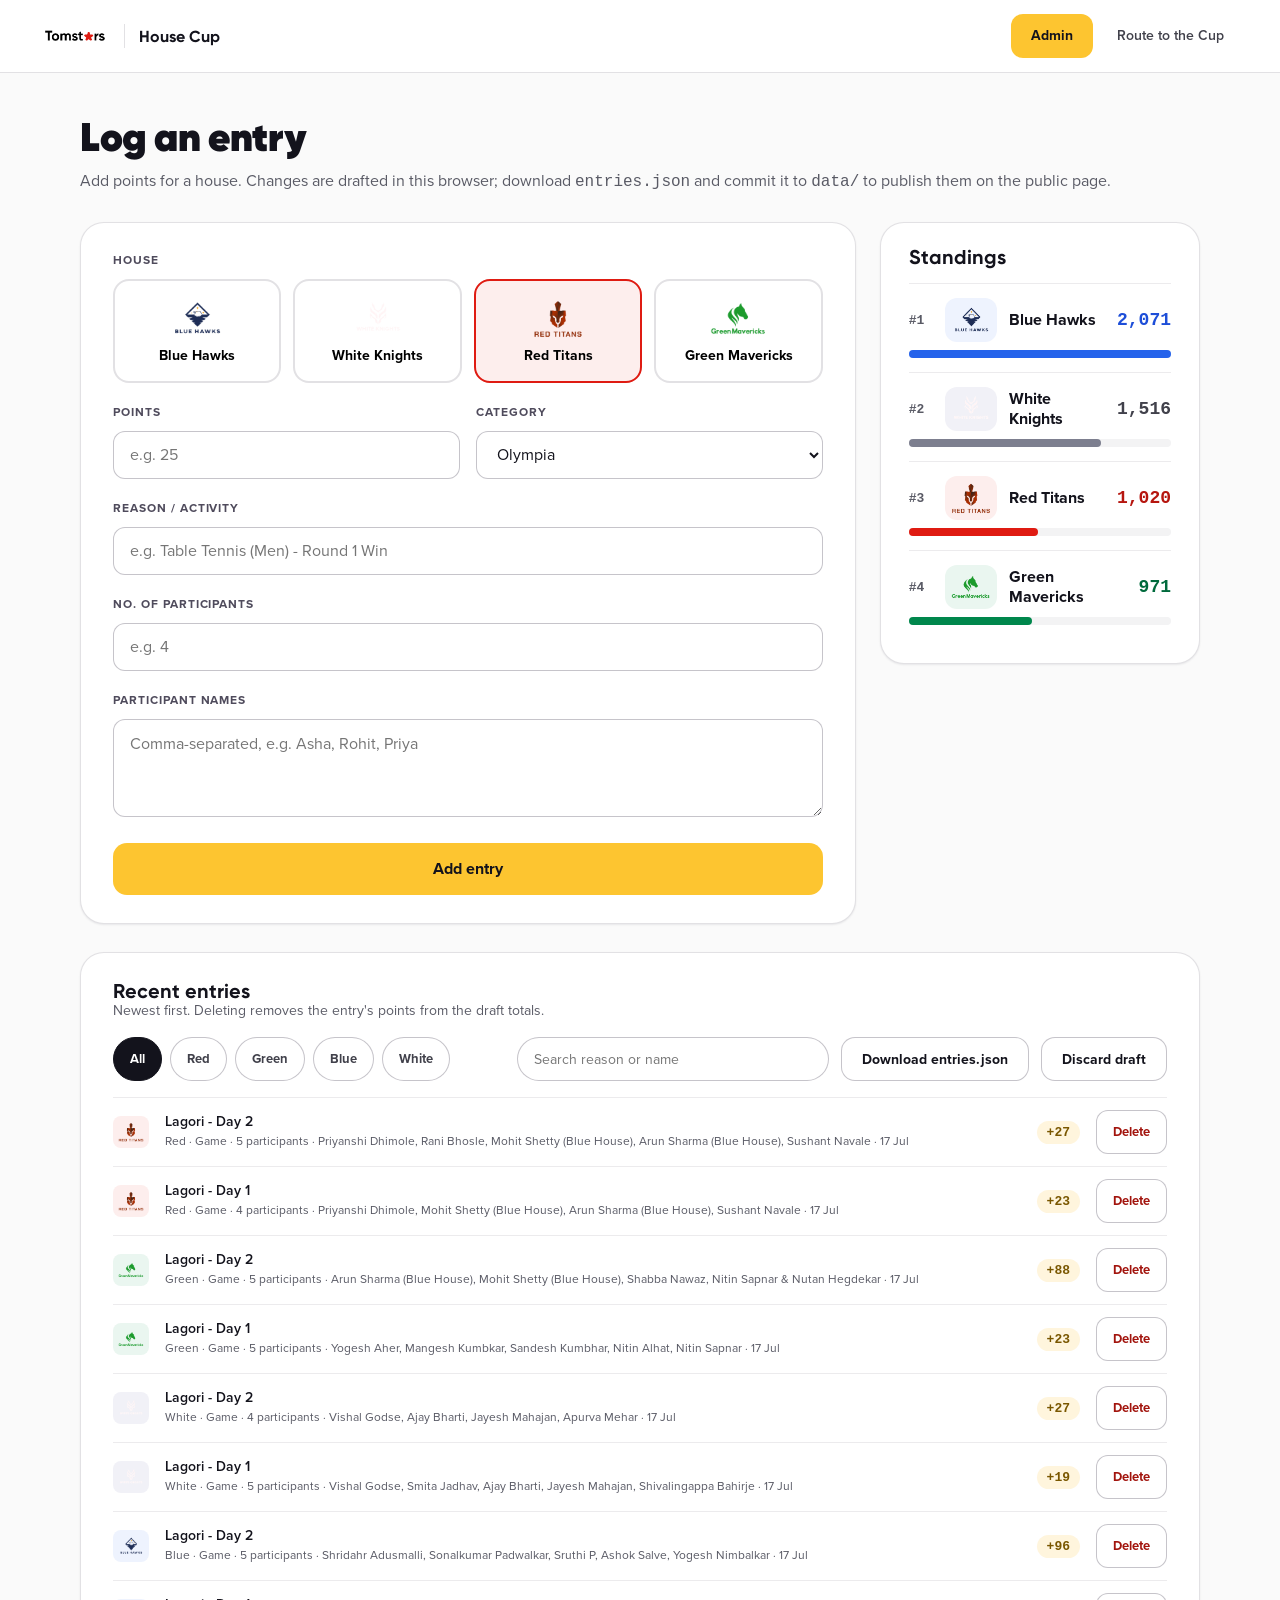
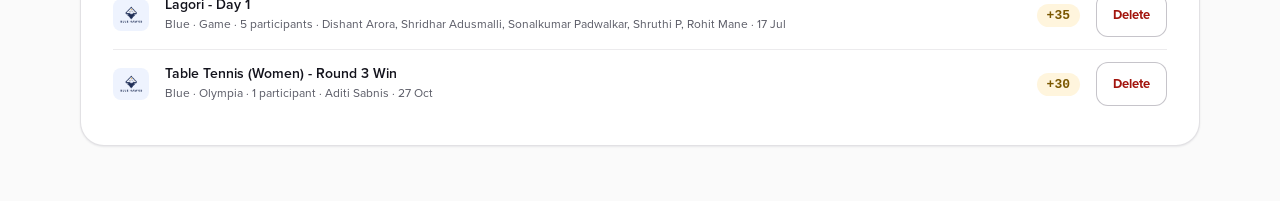
==== admin.html @ 7206983f "Add House Cup live standings site (public page, admin draft tool, scores data) Co-Authored-By: Claud" ====
<!doctype html>
<html lang="en"><head><meta charset="utf-8"><meta name="viewport" content="width=device-width,initial-scale=1">
<title>House Cup admin · Tomstars</title><link rel="stylesheet" href="styles.css"></head>
<body>
<header class="top"><div class="brand"><img src="assets/tomstars.png" alt="Tomstars"><i></i><b>House Cup</b></div>
<nav><a class="on" href="admin.html">Admin</a><a href="index.html">Route to the Cup</a></nav></header>
<main class="narrow">
<section style="display:flex;flex-direction:column;gap:8px"><h1 class="sm">Log an entry</h1>
<p class="muted" style="font-size:16px;line-height:24px">Add points for a house. Changes are drafted in this browser; download <code>entries.json</code> and commit it to <code>data/</code> to publish them on the public page.</p></section>
<section class="cols">
<form class="card" id="f">
<fieldset><legend>House</legend><div class="hgrid" id="hs"></div></fieldset>
<div class="row"><div><label class="l" for="p">Points</label><input id="p" type="number" inputmode="numeric" placeholder="e.g. 25"></div>
<div><label class="l" for="c">Category</label><select id="c"><option>Sports</option><option selected>Olympia</option><option>Game</option><option>Post / Content</option><option>Photo</option><option>Participation</option><option>Quiz / Game</option><option>Other</option></select></div></div>
<div><label class="l" for="r">Reason / activity</label><input id="r" placeholder="e.g. Table Tennis (Men) - Round 1 Win"></div>
<div><label class="l" for="n">No. of participants</label><input id="n" type="number" inputmode="numeric" placeholder="e.g. 4"></div>
<div><label class="l" for="m">Participant names</label><textarea id="m" rows="3" placeholder="Comma-separated, e.g. Asha, Rohit, Priya"></textarea></div>
<p class="msg err" id="err" role="alert" hidden></p><p class="msg ok" id="ok" role="status" hidden></p>
<button class="cta" type="submit">Add entry</button></form>
<aside class="card"><h2>Standings</h2><ol id="st" style="list-style:none;margin:0;padding:0"></ol></aside>
</section>
<section class="card logsec"><div><h2>Recent entries</h2><p class="muted">Newest first. Deleting removes the entry's points from the draft totals.</p></div>
<div class="toolbar"><div class="pills" id="fl"></div><input type="search" id="q" aria-label="Search entries" placeholder="Search reason or name"><button class="cta ghost" id="dl" type="button">Download entries.json</button><button class="cta ghost" id="rs" type="button">Discard draft</button></div>
<ul class="list" id="log" style="max-height:620px"></ul><p class="muted" id="empty" hidden>No entries match.</p></section>
</main>
<script src="common.js"></script>
<script>
const KEY='housecup-draft'; let entries=[], house='Red', filter='All', q='';
const $=id=>document.getElementById(id);
function draw(){
  const t=totals(entries), o=ranked(t), lead=Math.max(1,t[o[0]]);
  $('hs').innerHTML=Object.keys(HOUSES).map(h=>`<button type="button" class="hbtn" data-h="${h}" aria-pressed="${h===house}" style="${h===house?`background:${HOUSES[h].chip};border-color:${HOUSES[h].solid}`:''}"><img src="${HOUSES[h].logo}" alt="">${HOUSES[h].full}</button>`).join('');
  $('st').innerHTML=o.map((h,i)=>`<li><div class="srow"><span class="rk">#${i+1}</span>${chip(h)}<b>${HOUSES[h].full}</b><span class="n" style="color:${HOUSES[h].text}">${fmt(t[h])}</span></div><div class="mini"><div style="width:${(t[h]/lead*100).toFixed(1)}%;background:${HOUSES[h].solid}"></div></div></li>`).join('');
  $('fl').innerHTML=['All','Red','Green','Blue','White'].map(f=>`<button type="button" class="pill" aria-pressed="${f===filter}" data-f="${f}">${f}</button>`).join('');
  const s=q.trim().toLowerCase(), list=entries.filter(e=>(filter==='All'||e.house===filter)&&(!s||(e.reason+' '+e.participantNames).toLowerCase().includes(s)));
  $('log').innerHTML=list.slice(0,300).map(e=>`<li style="flex-wrap:wrap;gap:16px">${chip(e.house,'sm')}<div class="li-t" style="flex:1 1 260px"><b>${esc(e.reason)}</b><span>${e.house} · ${esc(e.category)} · ${e.participantCount} participant${e.participantCount==1?'':'s'}${e.participantNames?' · '+esc(e.participantNames):''} · ${fdate(e.timestamp)}</span></div><span class="pts">+${fmt(e.points)}</span><button class="del" type="button" data-d="${esc(e.id)}" aria-label="Delete entry ${esc(e.reason)}">Delete</button></li>`).join('');
  $('empty').hidden=list.length>0;
}
const save=()=>{try{localStorage.setItem(KEY,JSON.stringify(entries))}catch(e){}};
function msg(k,t){$('err').hidden=$('ok').hidden=true; if(k){$(k).textContent=t;$(k).hidden=false;}}
$('hs').onclick=e=>{const b=e.target.closest('[data-h]'); if(b){house=b.dataset.h;msg();draw();}};
$('fl').onclick=e=>{const f=e.target.dataset.f; if(f){filter=f;draw();}};
$('q').oninput=e=>{q=e.target.value;draw();};
$('log').onclick=e=>{const d=e.target.closest('[data-d]'); if(d){entries=entries.filter(x=>x.id!==d.dataset.d);save();draw();}};
$('f').onsubmit=e=>{e.preventDefault();
  const pts=parseInt($('p').value,10), reason=$('r').value.trim();
  if(!pts) return msg('err','Enter a points value.'); if(!reason) return msg('err','Enter a reason or activity.');
  entries.unshift({id:crypto.randomUUID(),house,points:pts,reason,category:$('c').value,participantCount:parseInt($('n').value,10)||0,participantNames:$('m').value.trim(),timestamp:new Date().toISOString()});
  save(); ['p','r','n','m'].forEach(i=>$(i).value=''); msg('ok','Entry added for '+HOUSES[house].full+'.'); draw();};
$('dl').onclick=()=>{const a=document.createElement('a');a.href=URL.createObjectURL(new Blob([JSON.stringify(entries,null,1)],{type:'application/json'}));a.download='entries.json';a.click();};
$('rs').onclick=async()=>{try{localStorage.removeItem(KEY)}catch(e){} entries=await loadEntries(); draw();};
(async()=>{let d=null;try{d=JSON.parse(localStorage.getItem(KEY))}catch(e){} entries=Array.isArray(d)?d:await loadEntries(); draw();})();
</script></body></html>
---- styles.css ----
@font-face{font-family:"Gilroy";src:url("fonts/gilroy-bold.otf") format("opentype");font-weight:700;font-display:swap}
@font-face{font-family:"Gilroy";src:url("fonts/gilroy-heavy.otf") format("opentype");font-weight:800;font-display:swap}
@font-face{font-family:"Proxima Nova";src:url("fonts/proximanova-regular.otf") format("opentype");font-weight:400;font-display:swap}
@font-face{font-family:"Proxima Nova";src:url("fonts/proximanova-semibold.otf") format("opentype");font-weight:600;font-display:swap}
@font-face{font-family:"Proxima Nova";src:url("fonts/proximanova-bold.otf") format("opentype");font-weight:700;font-display:swap}
@import url("https://fonts.googleapis.com/css2?family=Fira+Code:wght@500;600;700&display=swap");
:root{--font-display:"Gilroy","Inter",system-ui,sans-serif;--font-body:"Proxima Nova","Inter",system-ui,sans-serif;--font-mono:"Fira Code",ui-monospace,Menlo,monospace;
--ink:#13131C;--ink-med:#4F4B5C;--ink-low:#595A65;--line:rgba(17,12,34,.12);--line-low:rgba(17,12,34,.08);--line-med:rgba(17,12,34,.24);--yellow:#FDC530;--shadow:0 1px 2px rgba(17,12,34,.08)}
*{box-sizing:border-box}
body{margin:0;background:#FAFAFA;color:var(--ink);font-family:var(--font-body);font-size:14px;line-height:20px;-webkit-font-smoothing:antialiased;min-height:100vh}
button,input,select,textarea{font-family:inherit}
:focus-visible{outline:3px solid rgba(119,62,240,.32);outline-offset:1px}
a{color:#5C3AD0}
header.top{display:flex;flex-wrap:wrap;gap:12px;align-items:center;justify-content:space-between;padding:14px 40px;background:#fff;border-bottom:1px solid var(--line)}
.brand{display:flex;align-items:center;gap:14px}.brand img{height:28px;display:block}.brand i{width:1px;height:24px;background:var(--line)}.brand b{font:700 16px var(--font-display)}
nav{display:flex;gap:8px}nav a{min-height:44px;padding:0 16px;display:inline-flex;align-items:center;font-weight:600;font-size:14px;text-decoration:none;color:#41414B;border-radius:12px}
nav a.on{background:var(--yellow);color:var(--ink);font-weight:700;padding:0 20px}
main{width:100%;max-width:1360px;margin:0 auto;padding:40px 40px 56px;display:flex;flex-direction:column;gap:32px}
main.narrow{max-width:1200px;gap:28px}
.card{background:#fff;border:1px solid var(--line);border-radius:24px;box-shadow:var(--shadow);min-width:0}
h1,h2{font-family:var(--font-display);margin:0}h2{font-weight:700;font-size:20px}
.hero{display:flex;flex-wrap:wrap;gap:24px;align-items:flex-end;justify-content:space-between}
.hero .t{display:flex;flex-direction:column;gap:12px;flex:999 1 480px;min-width:0}
.eyebrow{display:inline-flex;align-items:center;gap:8px;font-size:11px;font-weight:600;letter-spacing:.08em;text-transform:uppercase;color:var(--ink-low)}
.eyebrow i{width:8px;height:8px;border-radius:99px;background:#00A65E}
h1{font-weight:800;font-size:52px;line-height:60px;letter-spacing:-.01em}
.hero p{margin:0;font-size:18px;line-height:26px;color:var(--ink-med)}
.stats{display:flex;gap:12px;flex:1 1 320px}.stat{flex:1;background:#fff;border:1px solid var(--line);border-radius:16px;padding:16px 20px;display:flex;flex-direction:column;gap:4px}
.stat span{font-size:12px;font-weight:600;color:var(--ink-low)}.stat b{font:600 28px var(--font-mono)}
.cols{display:flex;flex-wrap:wrap;gap:24px;align-items:flex-start}
.race{flex:999 1 640px;padding:28px 32px;display:flex;flex-direction:column;gap:28px}
.race-h{display:flex;flex-wrap:wrap;gap:8px;align-items:center;justify-content:space-between}
.legend{display:inline-flex;align-items:center;gap:8px;font-size:12px;font-weight:600;color:var(--ink-low)}
.flag{display:inline-block;border-radius:3px;background:repeating-conic-gradient(#13131C 0% 25%,#fff 0% 50%) 50%/8px 8px;border:1px solid var(--ink);width:16px;height:16px}
.house{display:flex;flex-direction:column;gap:12px}
.hrow{display:flex;flex-wrap:wrap;align-items:center;justify-content:space-between;gap:8px}.hl{display:flex;align-items:center;gap:12px;flex-wrap:wrap}
.chip{display:inline-flex;align-items:center;justify-content:center;border-radius:12px;width:52px;height:44px}.chip img{max-width:40px;max-height:34px;object-fit:contain}
.chip.sm{width:36px;height:32px;border-radius:8px;flex:none}.chip.sm img{max-width:26px;max-height:22px}
.hname{font:700 22px var(--font-display)}
.badge{font-size:12px;font-weight:700;padding:3px 10px;border-radius:99px;color:var(--ink)}
.hpts{font:600 28px var(--font-mono)}.hpts small{font-size:14px;color:var(--ink-low)}
.track{position:relative;height:44px;border-radius:99px;background:#F3F3F4;border:1px solid var(--line-low)}
.fill{position:absolute;left:0;top:0;bottom:0;min-width:44px;border-radius:99px;display:flex;justify-content:flex-end;align-items:center;transition:width .6s ease}
.knob{width:44px;height:44px;margin:-1px;border-radius:99px;border:3px solid #fff;box-shadow:0 2px 4px rgba(17,12,34,.2);display:inline-flex;align-items:center;justify-content:center;font:700 14px var(--font-mono);color:#fff}
.track .flag{position:absolute;right:12px;top:12px;width:18px;height:18px;background-size:9px 9px;border:0}
.gap{font-size:13px;color:var(--ink-low)}
.recent{flex:1 1 360px;padding:24px 24px 12px;display:flex;flex-direction:column;gap:16px}
.rh{display:flex;align-items:center;justify-content:space-between}.rh span{font-size:12px;font-weight:600;color:var(--ink-low)}
.pills{display:flex;flex-wrap:wrap;gap:8px}
.pill{min-height:44px;padding:0 16px;border-radius:99px;font-size:13px;font-weight:700;cursor:pointer;border:1px solid var(--line-med);background:#fff;color:#41414B}
.pill[aria-pressed=true]{background:var(--ink);border-color:var(--ink);color:#fff}
ul.list{list-style:none;margin:0;padding:0;max-height:640px;overflow-y:auto}
ul.list li{display:flex;align-items:center;gap:12px;padding:12px 0;border-top:1px solid var(--line-low)}
.li-t{flex:1;min-width:0;display:flex;flex-direction:column}.li-t b{font-size:14px;font-weight:600;line-height:20px}.li-t span{font-size:12px;color:var(--ink-low)}
.pts{flex:none;font:700 13px var(--font-mono);padding:4px 10px;border-radius:99px;background:#FFF5DD;color:#7A5700}
footer{font-size:12px;color:var(--ink-low);text-align:center;padding:0 0 32px}
/* admin */
h1.sm{font-size:40px;line-height:48px}
form.card{flex:999 1 520px;padding:28px 32px;display:flex;flex-direction:column;gap:20px}
fieldset{border:0;margin:0;padding:0;min-width:0}
legend,label.l{font-size:12px;font-weight:700;letter-spacing:.08em;text-transform:uppercase;color:var(--ink-med);padding:0;margin-bottom:8px;display:block}
.hgrid{display:grid;grid-template-columns:repeat(auto-fit,minmax(120px,1fr));gap:12px}
.hbtn{min-height:104px;border-radius:16px;padding:12px 8px;display:flex;flex-direction:column;align-items:center;justify-content:center;gap:8px;cursor:pointer;background:#fff;border:2px solid var(--line);font-size:14px;font-weight:700}
.hbtn img{height:40px;max-width:72px;object-fit:contain}
.row{display:flex;flex-wrap:wrap;gap:16px}.row>div{flex:1 1 200px}
input,select,textarea{width:100%;min-height:48px;padding:0 16px;font-size:16px;border-radius:12px;border:1px solid var(--line-med);background:#fff;color:var(--ink)}
textarea{padding:12px 16px;line-height:24px;resize:vertical}
.msg{margin:0;padding:12px 16px;border-radius:12px;font-size:14px;font-weight:600}.err{background:#FFF0EF;color:#A2140D}.ok{background:#F5FBF8;color:#006A3C}
.cta{min-height:52px;border:0;border-radius:14px;background:var(--yellow);color:var(--ink);font-size:16px;font-weight:700;cursor:pointer;padding:0 20px}
.cta.ghost{background:#fff;border:1px solid var(--line-med);font-size:14px;min-height:44px}
aside.card{flex:1 1 320px;padding:24px 28px;display:flex;flex-direction:column;gap:16px}
aside ol li{display:flex;flex-direction:column;gap:8px;padding:14px 0;border-top:1px solid var(--line-low)}
.srow{display:flex;align-items:center;gap:12px}.srow .rk{width:24px;font:700 13px var(--font-mono);color:var(--ink-low)}.srow b{flex:1;font-size:16px}.srow .n{font:700 18px var(--font-mono)}
.mini{height:8px;border-radius:99px;background:#F3F3F4}.mini div{height:8px;border-radius:99px}
.logsec{padding:28px 32px;display:flex;flex-direction:column;gap:16px}
.toolbar{display:flex;flex-wrap:wrap;gap:12px;align-items:center}.toolbar .pills{flex:1 1 320px}.toolbar input{flex:1 1 240px;min-height:44px;border-radius:99px;font-size:14px}
.del{min-height:44px;padding:0 16px;border-radius:12px;border:1px solid var(--line-med);background:#fff;color:#A2140D;font-size:13px;font-weight:700;cursor:pointer}
.muted{color:var(--ink-low);font-size:14px;margin:0}
@media(max-width:700px){header.top,main{padding-left:16px;padding-right:16px}h1{font-size:36px;line-height:44px}.race,.recent,form.card,.logsec{padding:20px}.hname{font-size:18px}}
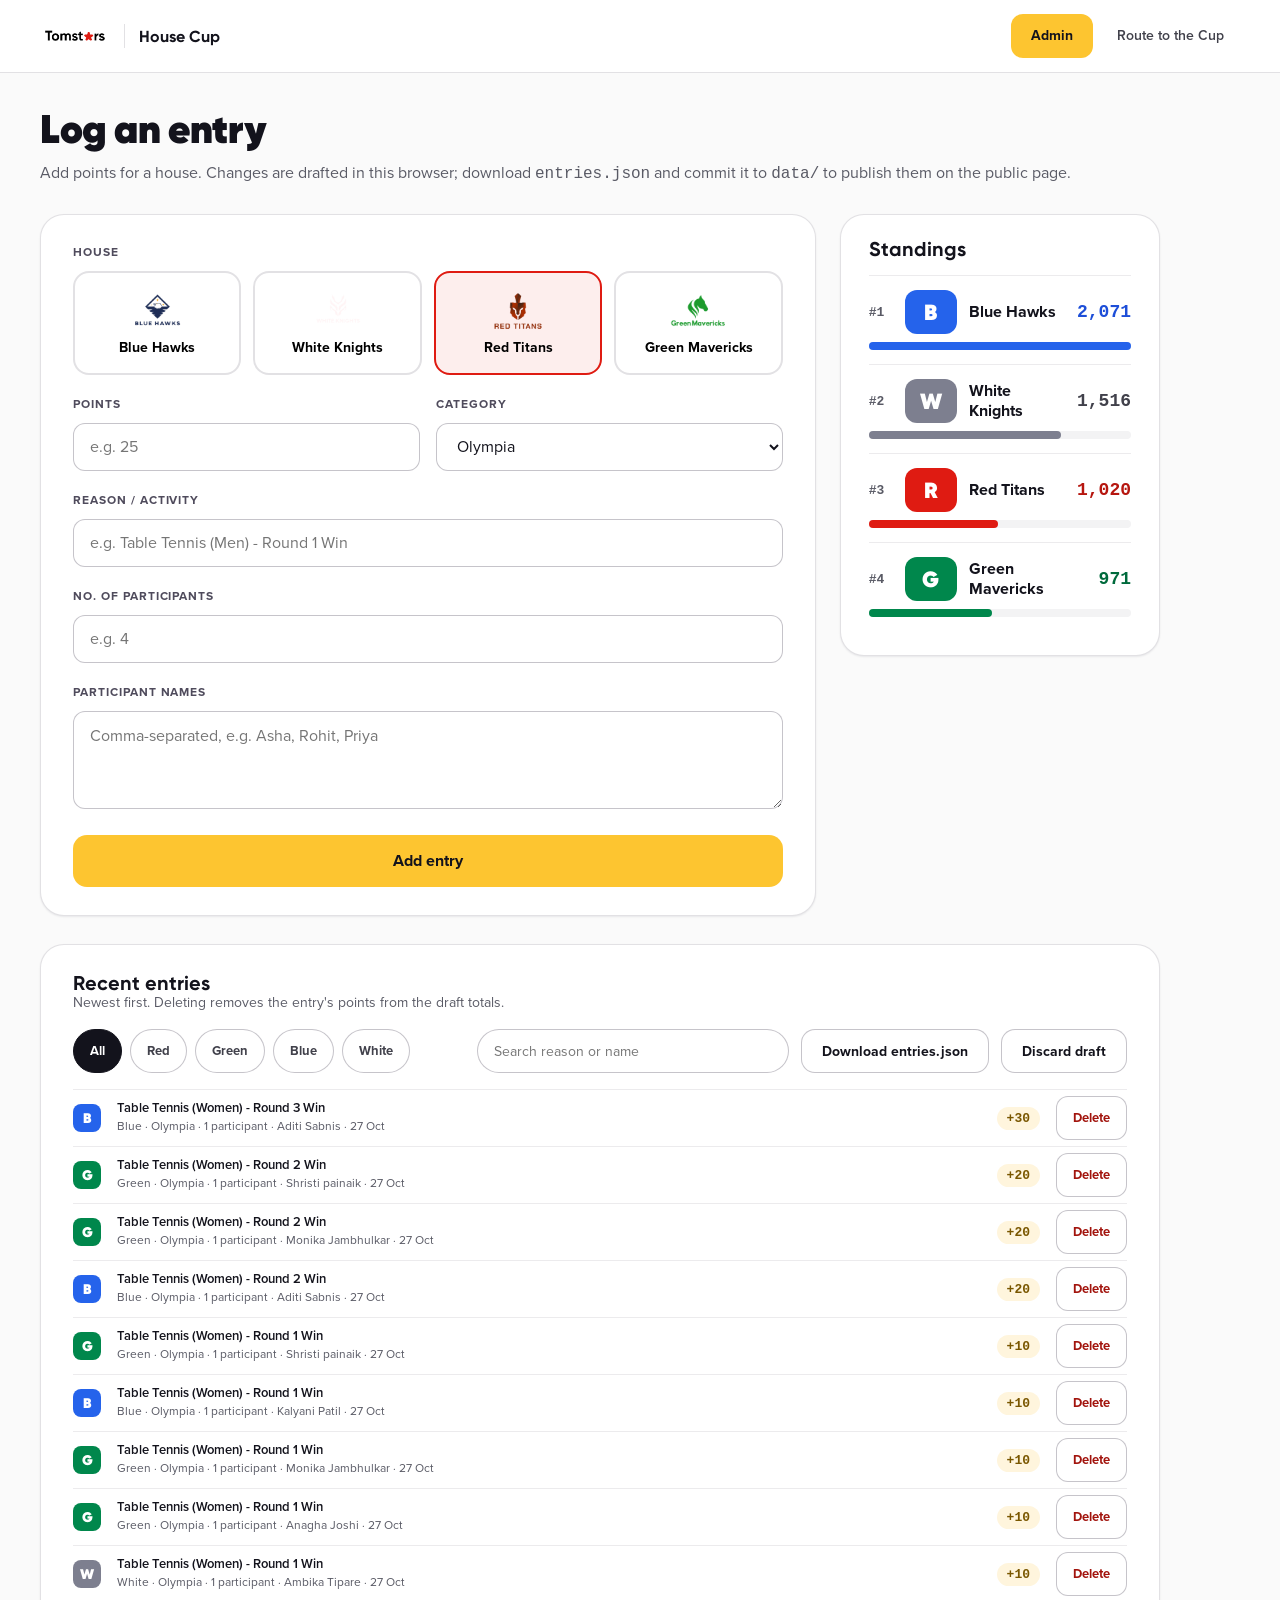
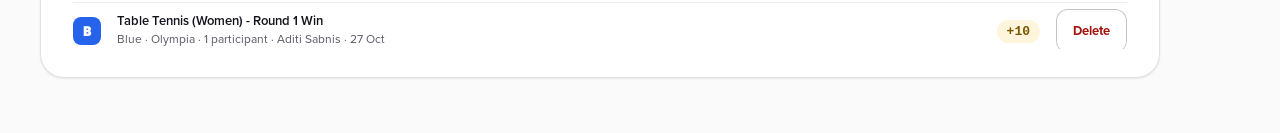
==== commit 26487f82: "Cache-bust CSS/JS/data so Pages never serves mismatched files Co-Authored-By: Claude Sonnet 5.5 <nor" ====
--- a/admin.html
+++ b/admin.html
@@ -1,6 +1,6 @@
 <!doctype html>
 <html lang="en"><head><meta charset="utf-8"><meta name="viewport" content="width=device-width,initial-scale=1">
-<title>House Cup admin · Tomstars</title><link rel="stylesheet" href="styles.css"></head>
+<title>House Cup admin · Tomstars</title><link rel="stylesheet" href="styles.css?v=1793087696"></head>
 <body>
 <header class="top"><div class="brand"><img src="assets/tomstars.png" alt="Tomstars"><i></i><b>House Cup</b></div>
 <nav><a class="on" href="admin.html">Admin</a><a href="index.html">Route to the Cup</a></nav></header>
@@ -23,7 +23,7 @@
 <div class="toolbar"><div class="pills" id="fl"></div><input type="search" id="q" aria-label="Search entries" placeholder="Search reason or name"><button class="cta ghost" id="dl" type="button">Download entries.json</button><button class="cta ghost" id="rs" type="button">Discard draft</button></div>
 <ul class="list" id="log" style="max-height:620px"></ul><p class="muted" id="empty" hidden>No entries match.</p></section>
 </main>
-<script src="common.js"></script>
+<script src="common.js?v=1793087696"></script>
 <script>
 const KEY='housecup-draft'; let entries=[], house='Red', filter='All', q='';
 const $=id=>document.getElementById(id);
--- a/styles.css
+++ b/styles.css
@@ -15,7 +15,7 @@
 .brand{display:flex;align-items:center;gap:14px}.brand img{height:28px;display:block}.brand i{width:1px;height:24px;background:var(--line)}.brand b{font:700 16px var(--font-display)}
 nav{display:flex;gap:8px}nav a{min-height:44px;padding:0 16px;display:inline-flex;align-items:center;font-weight:600;font-size:14px;text-decoration:none;color:#41414B;border-radius:12px}
 nav a.on{background:var(--yellow);color:var(--ink);font-weight:700;padding:0 20px}
-main{width:100%;max-width:1360px;margin:0 auto;padding:40px 40px 56px;display:flex;flex-direction:column;gap:32px}
+main{width:100%;margin:0;padding:32px 40px 56px;display:flex;flex-direction:column;gap:32px}
 main.narrow{max-width:1200px;gap:28px}
 .card{background:#fff;border:1px solid var(--line);border-radius:24px;box-shadow:var(--shadow);min-width:0}
 h1,h2{font-family:var(--font-display);margin:0}h2{font-weight:700;font-size:20px}
@@ -77,3 +77,19 @@
 .del{min-height:44px;padding:0 16px;border-radius:12px;border:1px solid var(--line-med);background:#fff;color:#A2140D;font-size:13px;font-weight:700;cursor:pointer}
 .muted{color:var(--ink-low);font-size:14px;margin:0}
 @media(max-width:700px){header.top,main{padding-left:16px;padding-right:16px}h1{font-size:36px;line-height:44px}.race,.recent,form.card,.logsec{padding:20px}.hname{font-size:18px}}
+
+.chip{color:#fff;font:800 22px var(--font-display)}.chip.sm{width:28px;height:28px;border-radius:8px;font-size:14px}
+.livetag{display:inline-flex;align-items:center;gap:8px;font:700 13px var(--font-body);letter-spacing:.1em;color:#B6160F;background:#FFF0EF;border:1px solid #F8A8A4;border-radius:99px;padding:4px 12px;vertical-align:middle}
+.livetag i{width:10px;height:10px;border-radius:99px;background:#DF1B12;animation:pulse 1.4s infinite}
+.livetag.big{font-size:16px;margin-left:8px}
+@keyframes pulse{0%{box-shadow:0 0 0 0 rgba(223,27,18,.6)}70%{box-shadow:0 0 0 10px rgba(223,27,18,0)}100%{box-shadow:0 0 0 0 rgba(223,27,18,0)}}
+.leadline{font-weight:700;font-size:24px;line-height:32px}
+.cards{display:grid;grid-template-columns:repeat(auto-fit,minmax(240px,1fr));gap:16px}
+.hcard{border-radius:20px;padding:20px 24px;color:#fff;display:flex;flex-direction:column;gap:16px;box-shadow:var(--shadow)}
+.hc-top{display:flex;align-items:center;gap:12px}.hc-top b{font:700 20px var(--font-display)}
+.letter{width:44px;height:44px;border-radius:12px;background:rgba(255,255,255,.2);display:inline-flex;align-items:center;justify-content:center;font:800 24px var(--font-display)}
+.hc-n{display:flex;gap:24px}.hc-n small{display:block;font-size:12px;font-weight:600;opacity:.92}.hc-n strong{font:600 28px var(--font-mono)}
+ul.list{max-height:none;height:560px}
+ul.list li{padding:6px 0;gap:10px}.li-t b{font-size:13px;line-height:18px}
+.recent{gap:12px}
+@media(prefers-reduced-motion:reduce){.livetag i{animation:none}}
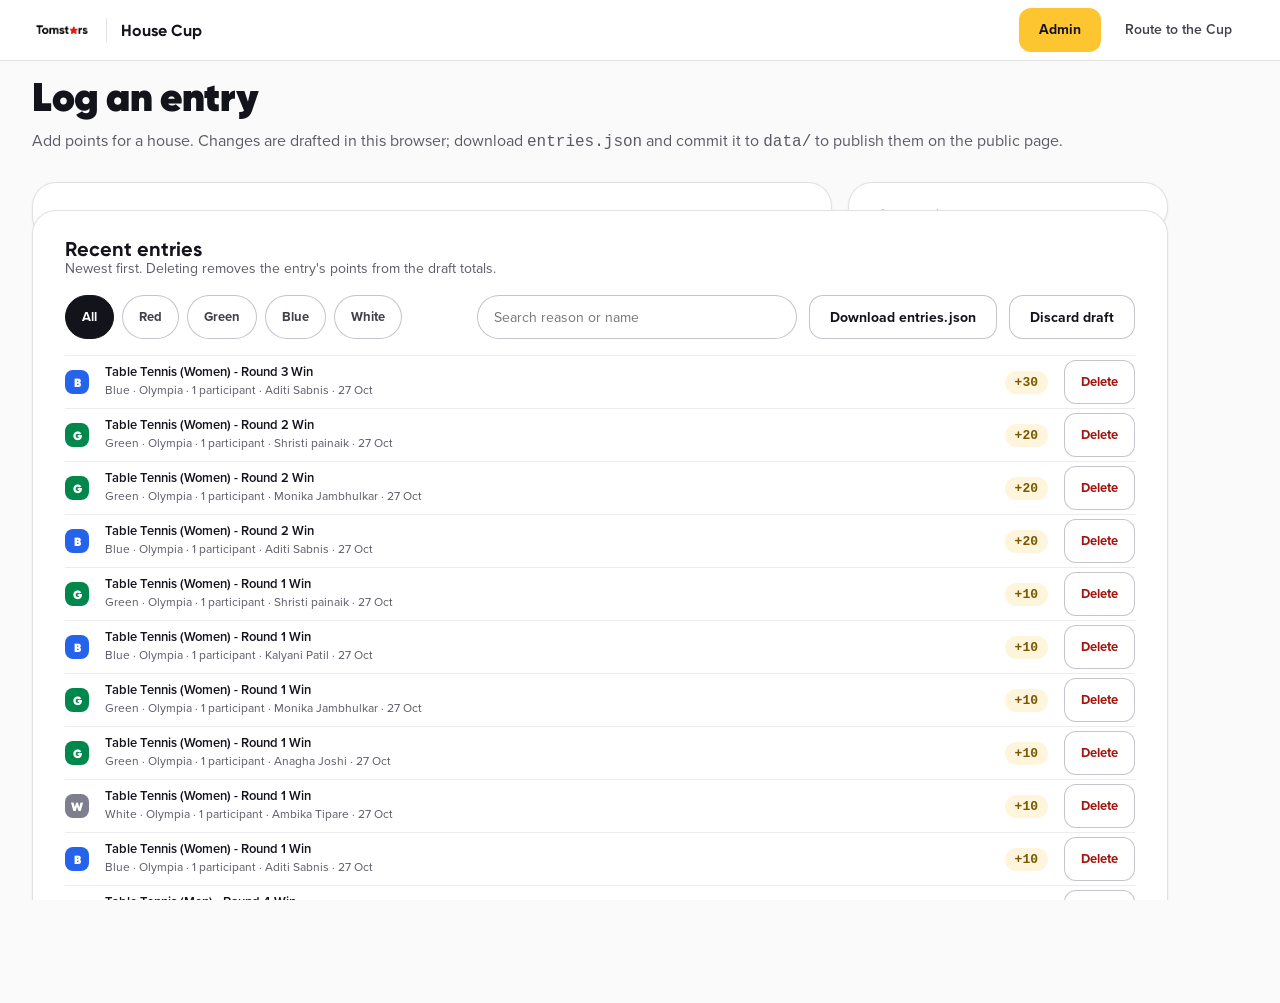
==== commit 84175b2d: "Fit dashboard to a single viewport on desktop Co-Authored-By: Claude Sonnet 5.5 <noreply@anthropic.c" ====
--- a/admin.html
+++ b/admin.html
@@ -1,6 +1,6 @@
 <!doctype html>
 <html lang="en"><head><meta charset="utf-8"><meta name="viewport" content="width=device-width,initial-scale=1">
-<title>House Cup admin · Tomstars</title><link rel="stylesheet" href="styles.css?v=1793087696"></head>
+<title>House Cup admin · Tomstars</title><link rel="stylesheet" href="styles.css?v=1793088153"></head>
 <body>
 <header class="top"><div class="brand"><img src="assets/tomstars.png" alt="Tomstars"><i></i><b>House Cup</b></div>
 <nav><a class="on" href="admin.html">Admin</a><a href="index.html">Route to the Cup</a></nav></header>
@@ -23,7 +23,7 @@
 <div class="toolbar"><div class="pills" id="fl"></div><input type="search" id="q" aria-label="Search entries" placeholder="Search reason or name"><button class="cta ghost" id="dl" type="button">Download entries.json</button><button class="cta ghost" id="rs" type="button">Discard draft</button></div>
 <ul class="list" id="log" style="max-height:620px"></ul><p class="muted" id="empty" hidden>No entries match.</p></section>
 </main>
-<script src="common.js?v=1793087696"></script>
+<script src="common.js?v=1793088153"></script>
 <script>
 const KEY='housecup-draft'; let entries=[], house='Red', filter='All', q='';
 const $=id=>document.getElementById(id);
--- a/styles.css
+++ b/styles.css
@@ -93,3 +93,38 @@
 ul.list li{padding:6px 0;gap:10px}.li-t b{font-size:13px;line-height:18px}
 .recent{gap:12px}
 @media(prefers-reduced-motion:reduce){.livetag i{animation:none}}
+
+.upd{font-size:13px;font-weight:600;color:var(--ink-low)}
+aside.recent{flex:0 0 30%;min-width:320px}.card.race{flex:1 1 0}
+.recent .pills{flex-wrap:nowrap;gap:6px}.recent .pill{flex:1 1 0;min-width:0;padding:0 8px;font-size:12px}
+.li-t em{font-style:normal;color:var(--ink-low);font-weight:400}
+footer{padding:24px 0 32px;font-size:13px}
+@media(max-width:1000px){aside.recent{flex:1 1 100%}}
+@media(min-width:1000px){
+html,body{height:100%;overflow:hidden}
+body{display:flex;flex-direction:column;min-height:0}
+header.top{padding:8px 32px;flex:none}header.top .brand img{height:24px}
+main{flex:1;min-height:0;padding:12px 32px 4px;gap:12px}
+.eyebrow{display:none}
+.hero{align-items:center}.hero .t{gap:2px}
+h1{font-size:clamp(28px,4.2vh,44px);line-height:1.15}
+.leadline{font-size:clamp(16px,2.4vh,22px);line-height:1.3}
+.hero p{font-size:14px;line-height:20px}
+.stats .stat{padding:8px 16px;border-radius:12px}.stat b{font-size:22px}
+.cards{gap:12px}.hcard{padding:12px 20px;gap:8px;border-radius:16px}
+.hc-top b{font-size:18px}.letter{width:34px;height:34px;font-size:18px;border-radius:10px}
+.hc-n strong{font-size:clamp(20px,3.2vh,28px)}
+.cols{flex:1;min-height:0;align-items:stretch;gap:16px;flex-wrap:nowrap}
+.card.race{padding:16px 24px;gap:0;justify-content:space-between;min-height:0}
+#race{gap:0!important;flex:1;justify-content:space-around}
+.house{gap:6px}.hname{font-size:clamp(16px,2.6vh,22px)}.hpts{font-size:clamp(18px,3vh,26px)}
+.chip{width:40px;height:34px;font-size:18px}.chip.sm{width:24px;height:24px;font-size:12px}
+.track,.knob{height:clamp(28px,4vh,40px)}.knob{width:clamp(28px,4vh,40px)}.track .flag{top:50%;margin-top:-8px}
+.gap{font-size:12px}
+aside.recent{padding:14px 16px 8px;gap:8px;min-height:0}
+aside.recent .pill{min-height:34px}
+ul.list{height:auto;flex:1;min-height:0}
+ul.list li{padding:4px 0}
+footer{flex:none;padding:6px 0 8px;font-size:12px}
+}
+@media(min-width:1000px){.race-h{margin-bottom:10px}.knob{margin:-1px -1px -1px 0}}
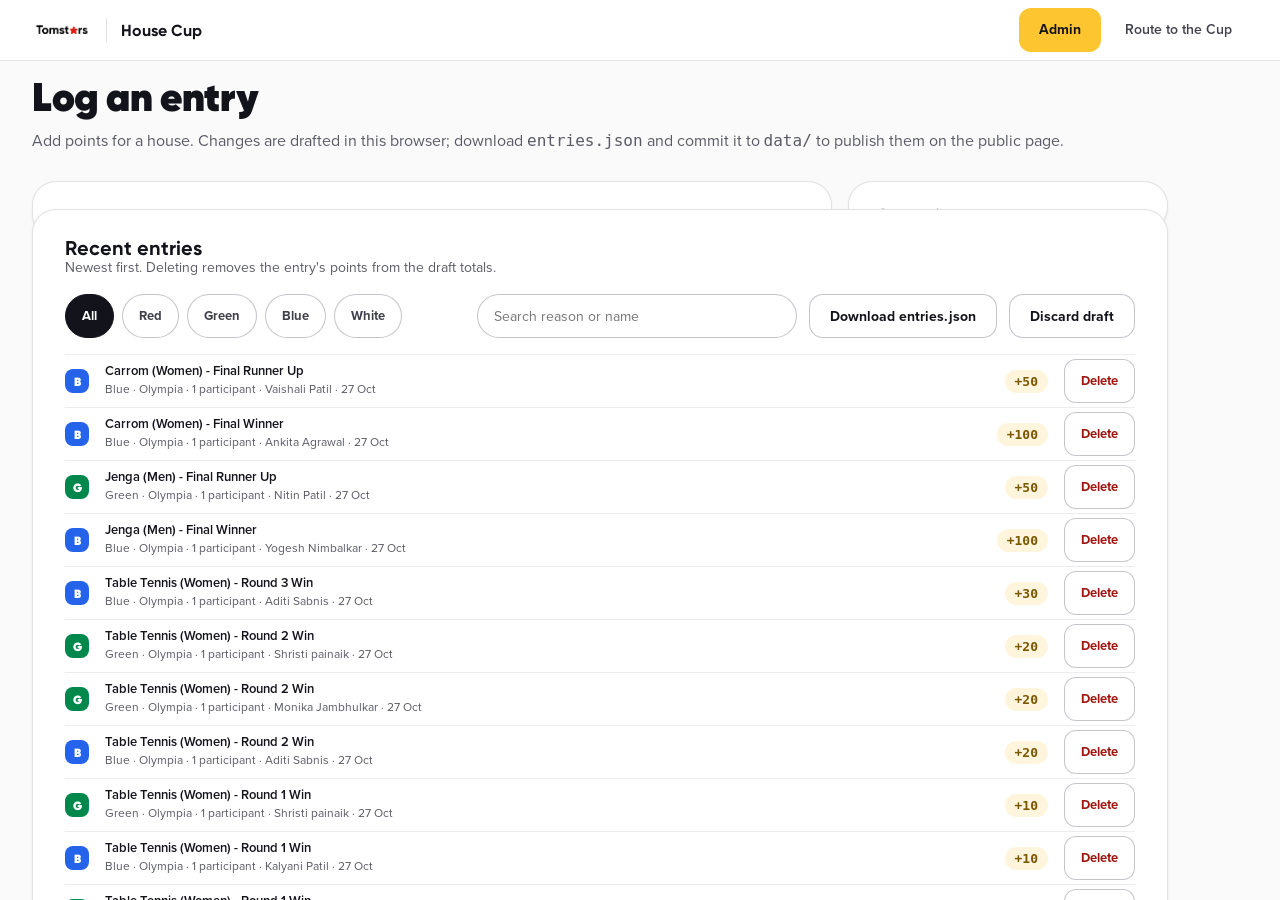
==== commit 19420f3e: "Add Grand Finals section with sport icons, finals results/schedule data and updated workbook Co-Auth" ====
--- a/admin.html
+++ b/admin.html
@@ -1,6 +1,6 @@
 <!doctype html>
 <html lang="en"><head><meta charset="utf-8"><meta name="viewport" content="width=device-width,initial-scale=1">
-<title>House Cup admin · Tomstars</title><link rel="stylesheet" href="styles.css?v=1793088153"></head>
+<title>House Cup admin · Tomstars</title><link rel="stylesheet" href="styles.css?v=1793091147"></head>
 <body>
 <header class="top"><div class="brand"><img src="assets/tomstars.png" alt="Tomstars"><i></i><b>House Cup</b></div>
 <nav><a class="on" href="admin.html">Admin</a><a href="index.html">Route to the Cup</a></nav></header>
@@ -23,7 +23,7 @@
 <div class="toolbar"><div class="pills" id="fl"></div><input type="search" id="q" aria-label="Search entries" placeholder="Search reason or name"><button class="cta ghost" id="dl" type="button">Download entries.json</button><button class="cta ghost" id="rs" type="button">Discard draft</button></div>
 <ul class="list" id="log" style="max-height:620px"></ul><p class="muted" id="empty" hidden>No entries match.</p></section>
 </main>
-<script src="common.js?v=1793088153"></script>
+<script src="common.js?v=1793091147"></script>
 <script>
 const KEY='housecup-draft'; let entries=[], house='Red', filter='All', q='';
 const $=id=>document.getElementById(id);
--- a/styles.css
+++ b/styles.css
@@ -128,3 +128,30 @@
 footer{flex:none;padding:6px 0 8px;font-size:12px}
 }
 @media(min-width:1000px){.race-h{margin-bottom:10px}.knob{margin:-1px -1px -1px 0}}
+
+.finals{background:linear-gradient(135deg,#1B1530 0%,#13131C 60%,#2A1F0A 100%);border-radius:20px;padding:10px 14px 12px;color:#fff;box-shadow:0 4px 18px rgba(17,12,34,.25);border:1px solid #6B5316}
+.fhead{display:flex;align-items:center;gap:10px;margin-bottom:8px;color:#FDC530}
+.fhead h2{font:800 18px var(--font-display);letter-spacing:.02em;background:linear-gradient(90deg,#FFE9A8,#FDC530 50%,#F8B502);-webkit-background-clip:text;background-clip:text;color:transparent}
+.fhead span:last-child{margin-left:auto;font-size:12px;font-weight:600;color:#E5E5E5}
+.fgrid{display:grid;grid-template-columns:repeat(auto-fit,minmax(210px,1fr));gap:10px}
+.fcard{background:rgba(255,255,255,.06);border:1px solid rgba(253,197,48,.35);border-radius:14px;padding:8px 10px;display:flex;flex-direction:column;gap:6px;min-width:0}
+.fcard>header{display:flex;align-items:center;gap:8px}.fcard>header b{font:700 16px var(--font-display)}
+.sico{width:32px;height:32px;border-radius:99px;display:inline-flex;align-items:center;justify-content:center;background:linear-gradient(135deg,#FFE9A8,#F8B502);color:#13131C}.sico svg{width:20px;height:20px}
+.fm{border-top:1px solid rgba(255,255,255,.12);padding-top:5px;min-width:0}
+.frow{display:flex;align-items:center;justify-content:space-between;gap:6px}
+.ftag b{font-size:11px;font-weight:700;letter-spacing:.08em;text-transform:uppercase;color:#FDC530}
+.st{font-size:10px;font-weight:700;padding:1px 8px;border-radius:99px;background:rgba(255,255,255,.14);color:#E5E5E5}.st.live{background:#FDC530;color:#13131C}
+.frow.done .st{background:#00A65E;color:#fff}
+.win{display:flex;align-items:center;gap:6px;font-size:13px;font-weight:700;min-width:0;margin-top:3px}.win.ru{font-weight:600;color:#E5E5E5}
+.win .pl{flex:1;min-width:0}.pt{font:700 11px var(--font-mono);color:#FDC530;flex:none}
+.ic{display:inline-flex;flex:none}.ic.gold{color:#FDC530;filter:drop-shadow(0 0 6px rgba(253,197,48,.7))}.ic.silver{color:#C6C6D1}
+.pl{display:inline-flex;align-items:center;gap:6px;min-width:0}.pl span:last-child{overflow:hidden;text-overflow:ellipsis;white-space:nowrap}
+.chip.xs{width:18px;height:18px;border-radius:5px;font-size:10px;flex:none;color:#fff}
+.when{font-size:12px;font-weight:600;color:#fff;margin-top:2px}
+.vs{display:flex;flex-direction:column;gap:1px;font-size:12px;font-weight:600;margin-top:2px;min-width:0}.vs i{font-style:normal;font-size:10px;color:#FDC530;padding-left:24px;line-height:12px}
+.muted2{color:#B3B3C0;font-weight:400;font-size:12px}
+@media(min-width:1000px){main{overflow:auto}.finals{flex:none}}
+
+.st{white-space:nowrap}.vs{flex-direction:row;align-items:center;flex-wrap:wrap;gap:4px 6px}.vs i{padding:0}
+.vs .pl{max-width:48%}
+@media(min-width:1000px){.hcard{padding:8px 18px;gap:4px}.hc-top b{font-size:16px}.letter{width:28px;height:28px;font-size:15px}.hc-n strong{font-size:clamp(18px,2.6vh,24px)}}
